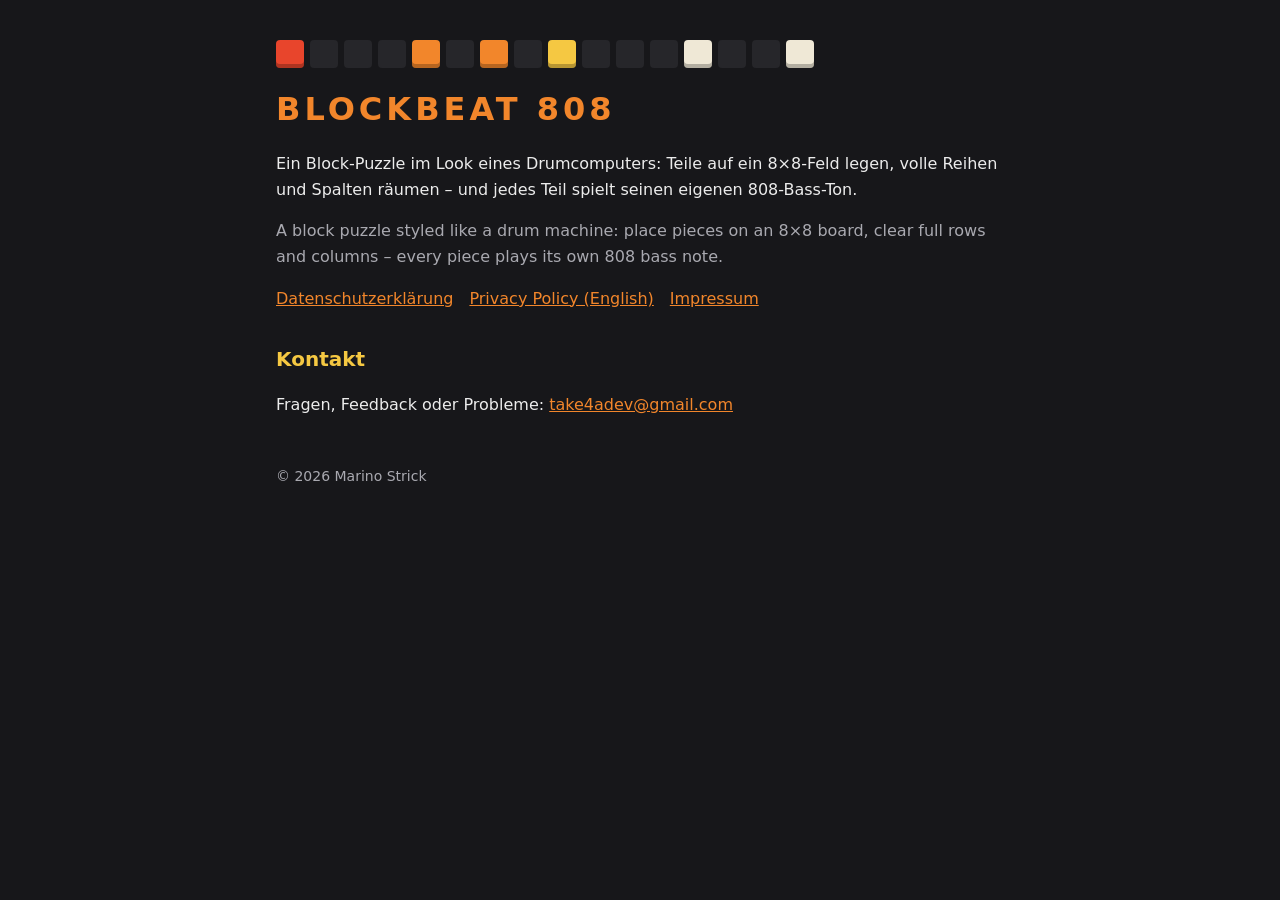
==== index.html @ c0eca3d1 "Website for Blockbeat 808 Co-Authored-By: Claude Opus 5.5 <noreply@anthropic.com>" ====
<!doctype html>
<html lang="de">
<head>
<meta charset="utf-8">
<meta name="viewport" content="width=device-width,initial-scale=1">
<title>Blockbeat 808</title>
<meta name="description" content="Blockbeat 808 – Block-Puzzle mit 808-Bass-Sounds für Android.">
<link rel="stylesheet" href="style.css">
</head>
<body>
<main>
  <div class="steps" aria-hidden="true">
    <span class="on" style="background:#E8452C"></span><span></span><span></span><span></span>
    <span class="on" style="background:#F2862B"></span><span></span><span class="on" style="background:#F2862B"></span><span></span>
    <span class="on" style="background:#F5C842"></span><span></span><span></span><span></span>
    <span class="on" style="background:#EFE8D6"></span><span></span><span></span><span class="on" style="background:#EFE8D6"></span>
  </div>
  <h1>BLOCKBEAT 808</h1>
  <p>Ein Block-Puzzle im Look eines Drumcomputers: Teile auf ein 8×8-Feld legen, volle Reihen und
    Spalten räumen – und jedes Teil spielt seinen eigenen 808-Bass-Ton.</p>
  <p class="dim">A block puzzle styled like a drum machine: place pieces on an 8×8 board, clear full rows
    and columns – every piece plays its own 808 bass note.</p>

  <nav>
    <a href="datenschutz.html">Datenschutzerklärung</a>
    <a href="privacy.html">Privacy Policy (English)</a>
    <a href="impressum.html">Impressum</a>
  </nav>

  <h2>Kontakt</h2>
  <p>Fragen, Feedback oder Probleme: <a href="mailto:take4adev@gmail.com">take4adev@gmail.com</a></p>

  <footer>© 2026 Marino Strick</footer>
</main>
</body>
</html>
---- style.css ----
:root { --bg:#17171A; --panel:#232327; --text:#ECECEC; --dim:#A9A9B0; --accent:#F2862B; --yellow:#F5C842; }
* { box-sizing: border-box; }
body { margin: 0; background: var(--bg); color: var(--text); font: 16px/1.6 system-ui, sans-serif; }
main { max-width: 760px; margin: 0 auto; padding: 24px 16px 48px; }
h1 { color: var(--accent); letter-spacing: 4px; margin: 8px 0 4px; }
h2 { color: var(--yellow); margin-top: 32px; font-size: 20px; }
h3 { margin-top: 20px; font-size: 17px; }
a { color: var(--accent); }
p.dim, .dim { color: var(--dim); }
nav { display: flex; flex-wrap: wrap; gap: 16px; margin: 16px 0 24px; }
.steps { display: flex; gap: 6px; margin: 16px 0; }
.steps span { width: 28px; height: 28px; border-radius: 4px; background: #26262A; }
.steps span.on { box-shadow: inset 0 -4px 0 rgba(0,0,0,.25); }
footer { margin-top: 48px; color: var(--dim); font-size: 14px; }
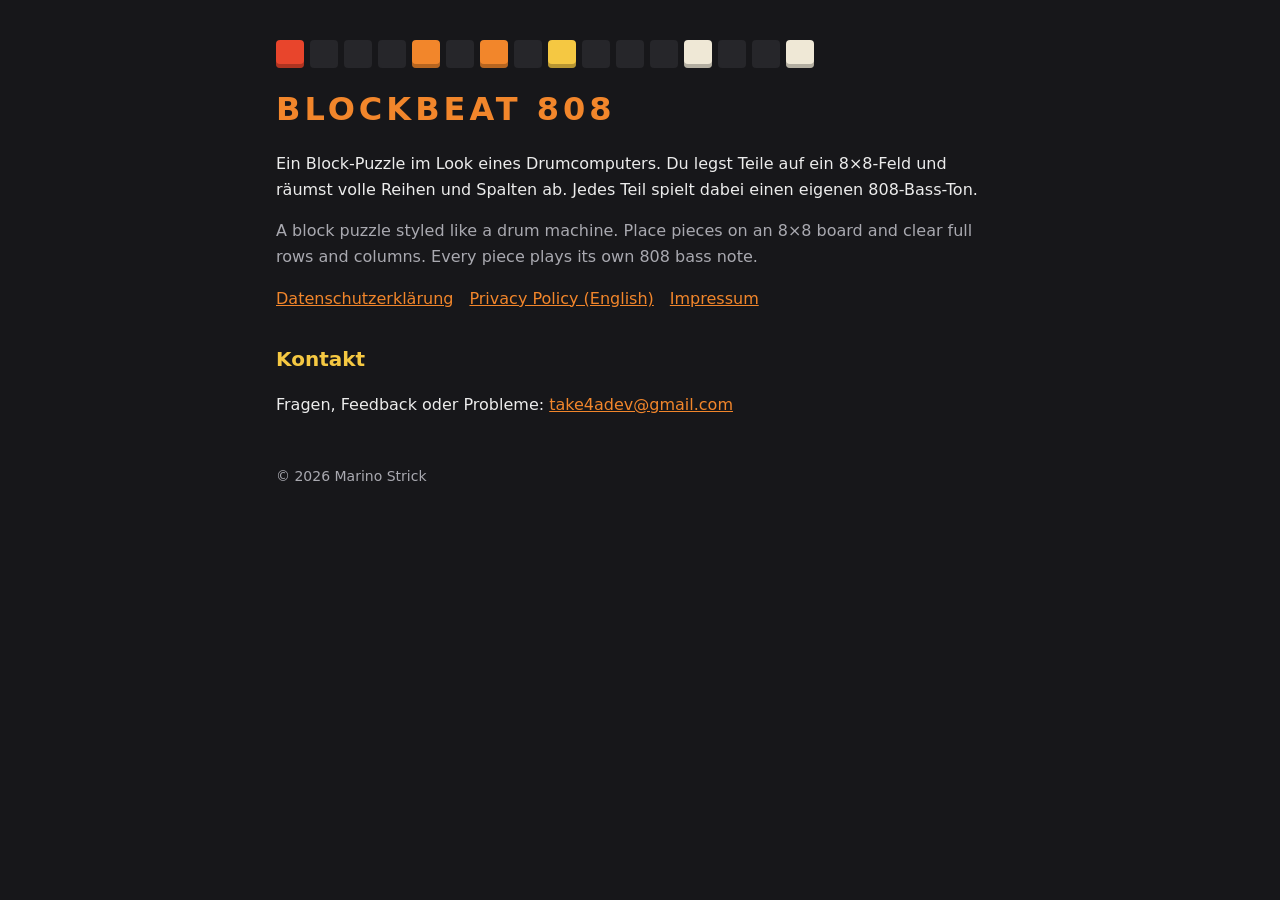
==== commit 31be9edf: "Update start page and README Co-Authored-By: Claude Opus 5.5 <noreply@anthropic.com>" ====
--- a/index.html
+++ b/index.html
@@ -16,10 +16,10 @@
     <span class="on" style="background:#EFE8D6"></span><span></span><span></span><span class="on" style="background:#EFE8D6"></span>
   </div>
   <h1>BLOCKBEAT 808</h1>
-  <p>Ein Block-Puzzle im Look eines Drumcomputers: Teile auf ein 8×8-Feld legen, volle Reihen und
-    Spalten räumen – und jedes Teil spielt seinen eigenen 808-Bass-Ton.</p>
-  <p class="dim">A block puzzle styled like a drum machine: place pieces on an 8×8 board, clear full rows
-    and columns – every piece plays its own 808 bass note.</p>
+  <p>Ein Block-Puzzle im Look eines Drumcomputers. Du legst Teile auf ein 8×8-Feld und räumst
+    volle Reihen und Spalten ab. Jedes Teil spielt dabei einen eigenen 808-Bass-Ton.</p>
+  <p class="dim">A block puzzle styled like a drum machine. Place pieces on an 8×8 board and clear
+    full rows and columns. Every piece plays its own 808 bass note.</p>
 
   <nav>
     <a href="datenschutz.html">Datenschutzerklärung</a>
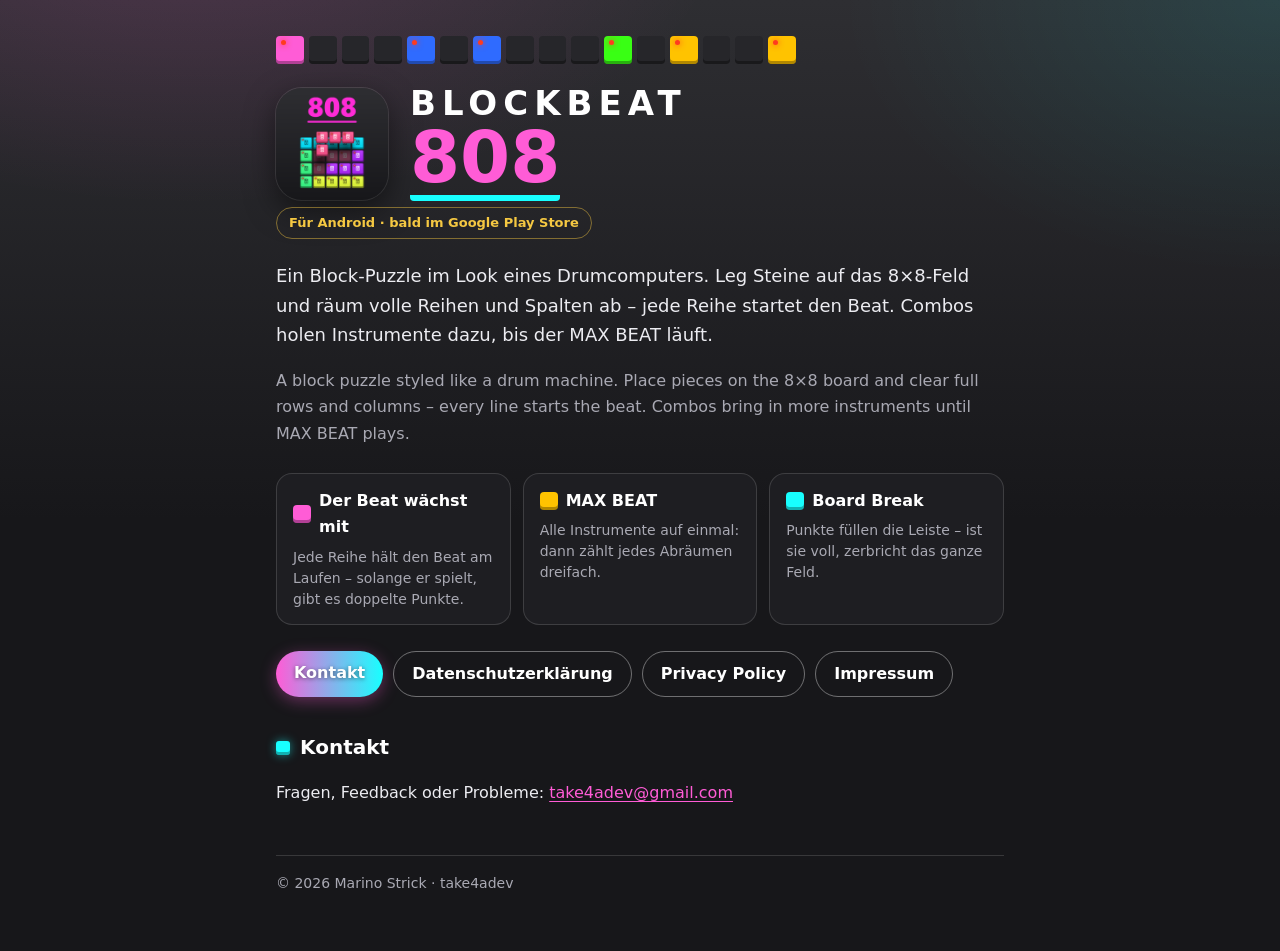
==== commit 59fa845f: "Game look: step row, icon, 808 title, pink/cyan, feature tiles, legal texts on cards Co-Authored-By:" ====
--- a/index.html
+++ b/index.html
@@ -4,33 +4,54 @@
 <meta charset="utf-8">
 <meta name="viewport" content="width=device-width,initial-scale=1">
 <title>Blockbeat 808</title>
-<meta name="description" content="Blockbeat 808 – Block-Puzzle mit 808-Bass-Sounds für Android.">
+<meta name="description" content="Blockbeat 808 – Block-Puzzle mit einem Beat, der beim Abräumen mitwächst. Für Android.">
+<meta name="theme-color" content="#17171A">
+<link rel="icon" href="icon.png">
 <link rel="stylesheet" href="style.css">
 </head>
 <body>
 <main>
   <div class="steps" aria-hidden="true">
-    <span class="on" style="background:#E8452C"></span><span></span><span></span><span></span>
-    <span class="on" style="background:#F2862B"></span><span></span><span class="on" style="background:#F2862B"></span><span></span>
-    <span class="on" style="background:#F5C842"></span><span></span><span></span><span></span>
-    <span class="on" style="background:#EFE8D6"></span><span></span><span></span><span class="on" style="background:#EFE8D6"></span>
+    <span class="on" style="background:#FF5CD6"></span><span></span><span></span><span></span>
+    <span class="on" style="background:#2F6BFF"></span><span></span><span class="on" style="background:#2F6BFF"></span><span></span>
+    <span></span><span></span><span class="on" style="background:#39FF14"></span><span></span>
+    <span class="on" style="background:#FFC300"></span><span></span><span></span><span class="on" style="background:#FFC300"></span>
   </div>
-  <h1>BLOCKBEAT 808</h1>
-  <p>Ein Block-Puzzle im Look eines Drumcomputers. Du legst Teile auf ein 8×8-Feld und räumst
-    volle Reihen und Spalten ab. Jedes Teil spielt dabei einen eigenen 808-Bass-Ton.</p>
-  <p class="dim">A block puzzle styled like a drum machine. Place pieces on an 8×8 board and clear
-    full rows and columns. Every piece plays its own 808 bass note.</p>
+
+  <div class="hero">
+    <img src="icon.png" alt="App-Symbol von Blockbeat 808">
+    <div class="title">
+      <div class="t1">BLOCKBEAT</div>
+      <div class="t2">808</div>
+    </div>
+  </div>
+  <span class="badge">Für Android · bald im Google Play Store</span>
+
+  <p class="lead">Ein Block-Puzzle im Look eines Drumcomputers. Leg Steine auf das 8×8-Feld und räum volle
+    Reihen und Spalten ab – jede Reihe startet den Beat. Combos holen Instrumente dazu, bis der MAX BEAT läuft.</p>
+  <p class="dim">A block puzzle styled like a drum machine. Place pieces on the 8×8 board and clear full rows
+    and columns – every line starts the beat. Combos bring in more instruments until MAX BEAT plays.</p>
+
+  <div class="features">
+    <div class="feature" style="--c:#FF5CD6"><b>Der Beat wächst mit</b>
+      <p>Jede Reihe hält den Beat am Laufen – solange er spielt, gibt es doppelte Punkte.</p></div>
+    <div class="feature" style="--c:#FFC300"><b>MAX BEAT</b>
+      <p>Alle Instrumente auf einmal: dann zählt jedes Abräumen dreifach.</p></div>
+    <div class="feature" style="--c:#18FFFF"><b>Board Break</b>
+      <p>Punkte füllen die Leiste – ist sie voll, zerbricht das ganze Feld.</p></div>
+  </div>
 
   <nav>
+    <a class="primary" href="mailto:take4adev@gmail.com">Kontakt</a>
     <a href="datenschutz.html">Datenschutzerklärung</a>
-    <a href="privacy.html">Privacy Policy (English)</a>
+    <a href="privacy.html">Privacy Policy</a>
     <a href="impressum.html">Impressum</a>
   </nav>
 
   <h2>Kontakt</h2>
   <p>Fragen, Feedback oder Probleme: <a href="mailto:take4adev@gmail.com">take4adev@gmail.com</a></p>
 
-  <footer>© 2026 Marino Strick</footer>
+  <footer>© 2026 Marino Strick · take4adev</footer>
 </main>
 </body>
 </html>
--- a/style.css
+++ b/style.css
@@ -1,14 +1,94 @@
-:root { --bg:#17171A; --panel:#232327; --text:#ECECEC; --dim:#A9A9B0; --accent:#F2862B; --yellow:#F5C842; }
+/* take4adev / Blockbeat 808 - in the look of the game (owner 2026-10-23):
+   dark drum machine case, pink and cyan accents of the MIX palette, step
+   buttons with a red LED. No web fonts or other outside requests (this site
+   holds the privacy policy). */
+:root {
+  --bg-top: #2E2E32; --bg: #17171A; --panel: #1E1E22; --line: rgba(255,255,255,.14);
+  --text: #ECECF1; --dim: #A9A9B3; --pink: #FF5CD6; --cyan: #18FFFF; --gold: #F5C842;
+  --blue: #2F6BFF; --green: #39FF14; --led: #FF3B1F;
+}
 * { box-sizing: border-box; }
-body { margin: 0; background: var(--bg); color: var(--text); font: 16px/1.6 system-ui, sans-serif; }
-main { max-width: 760px; margin: 0 auto; padding: 24px 16px 48px; }
-h1 { color: var(--accent); letter-spacing: 4px; margin: 8px 0 4px; }
-h2 { color: var(--yellow); margin-top: 32px; font-size: 20px; }
-h3 { margin-top: 20px; font-size: 17px; }
-a { color: var(--accent); }
+html { background: var(--bg); }
+body {
+  margin: 0; color: var(--text);
+  font: 16px/1.65 system-ui, -apple-system, "Segoe UI", Roboto, sans-serif;
+  background:
+    radial-gradient(900px 500px at 15% -10%, rgba(255,92,214,.16), transparent 60%),
+    radial-gradient(800px 500px at 100% 0%, rgba(24,255,255,.10), transparent 55%),
+    linear-gradient(var(--bg-top), var(--bg) 520px);
+  min-height: 100vh;
+}
+main { max-width: 760px; margin: 0 auto; padding: 28px 16px 56px; }
+a { color: var(--pink); text-underline-offset: 3px; }
+a:hover { color: var(--cyan); }
+h1 { margin: 10px 0 6px; font-size: 32px; font-weight: 900; letter-spacing: 4px; line-height: 1.15;
+  background: linear-gradient(90deg, var(--pink), var(--gold), var(--cyan)); -webkit-background-clip: text;
+  background-clip: text; color: transparent; }
+h2 { margin: 34px 0 8px; font-size: 20px; font-weight: 900; color: #fff; display: flex; align-items: center; gap: 10px; }
+h2::before { content: ""; width: 14px; height: 14px; border-radius: 3px; flex: none;
+  background: var(--cyan); box-shadow: inset 0 -3px 0 rgba(0,0,0,.3), 0 0 10px rgba(24,255,255,.5); }
+h3 { margin-top: 20px; font-size: 17px; color: #fff; }
 p.dim, .dim { color: var(--dim); }
-nav { display: flex; flex-wrap: wrap; gap: 16px; margin: 16px 0 24px; }
-.steps { display: flex; gap: 6px; margin: 16px 0; }
-.steps span { width: 28px; height: 28px; border-radius: 4px; background: #26262A; }
-.steps span.on { box-shadow: inset 0 -4px 0 rgba(0,0,0,.25); }
-footer { margin-top: 48px; color: var(--dim); font-size: 14px; }
+ul { padding-left: 22px; }
+li { margin: 3px 0; }
+li::marker { color: var(--pink); }
+
+/* The 16-step row of the start menu, with a running light. */
+.steps { display: grid; grid-template-columns: repeat(16, 1fr); gap: 5px; max-width: 520px; margin: 8px 0 22px; }
+.steps span { aspect-ratio: 1; border-radius: 4px; background: #26262A; position: relative;
+  box-shadow: inset 0 -3px 0 rgba(0,0,0,.35); animation: run 1.92s steps(1) infinite; }
+.steps span.on { box-shadow: inset 0 -3px 0 rgba(0,0,0,.3); }
+.steps span.on::after { content: ""; position: absolute; left: 18%; top: 16%; width: 18%; height: 18%;
+  border-radius: 50%; background: var(--led); box-shadow: 0 0 6px var(--led); }
+.steps span:nth-child(1) { animation-delay: 0s } .steps span:nth-child(2) { animation-delay: .12s }
+.steps span:nth-child(3) { animation-delay: .24s } .steps span:nth-child(4) { animation-delay: .36s }
+.steps span:nth-child(5) { animation-delay: .48s } .steps span:nth-child(6) { animation-delay: .6s }
+.steps span:nth-child(7) { animation-delay: .72s } .steps span:nth-child(8) { animation-delay: .84s }
+.steps span:nth-child(9) { animation-delay: .96s } .steps span:nth-child(10) { animation-delay: 1.08s }
+.steps span:nth-child(11) { animation-delay: 1.2s } .steps span:nth-child(12) { animation-delay: 1.32s }
+.steps span:nth-child(13) { animation-delay: 1.44s } .steps span:nth-child(14) { animation-delay: 1.56s }
+.steps span:nth-child(15) { animation-delay: 1.68s } .steps span:nth-child(16) { animation-delay: 1.8s }
+@keyframes run { 0% { outline: 2px solid #fff; outline-offset: 1px } 6.25%, 100% { outline: 0 } }
+@media (prefers-reduced-motion: reduce) { .steps span { animation: none; } }
+
+/* Start page: icon, "BLOCKBEAT" and the big "808" like the game's menu. */
+.hero { display: flex; align-items: center; gap: 22px; flex-wrap: wrap; }
+.hero img { width: 112px; height: 112px; border-radius: 26px; box-shadow: 0 10px 30px rgba(0,0,0,.5), 0 0 0 1px var(--line); }
+.title { line-height: 1; }
+.title .t1 { font-size: 34px; font-weight: 900; letter-spacing: 6px; color: #fff; }
+.title .t2 { display: inline-block; font-size: 72px; font-weight: 900; color: var(--pink); line-height: 1.05;
+  border-bottom: 6px solid var(--cyan); border-radius: 0 0 4px 4px; }
+.lead { font-size: 18px; margin-top: 22px; }
+.badge { display: inline-block; margin-top: 6px; padding: 4px 12px; border-radius: 20px; font-size: 13px; font-weight: 700;
+  color: var(--gold); border: 1px solid rgba(245,200,66,.45); }
+
+/* Three feature tiles in the block look. */
+.features { display: grid; grid-template-columns: repeat(auto-fit, minmax(200px, 1fr)); gap: 12px; margin: 26px 0 8px; }
+.feature { background: var(--panel); border: 1px solid var(--line); border-radius: 16px; padding: 14px 16px; }
+.feature b { display: flex; align-items: center; gap: 8px; color: #fff; font-size: 16px; }
+.feature b::before { content: ""; width: 18px; height: 18px; border-radius: 4px; flex: none; background: var(--c, var(--pink));
+  box-shadow: inset 0 -3px 0 rgba(0,0,0,.3); }
+.feature p { margin: 6px 0 0; color: var(--dim); font-size: 14px; line-height: 1.5; }
+
+/* Links as the game's buttons: a pink-to-cyan pill and outlined pills. */
+nav { display: flex; flex-wrap: wrap; gap: 10px; margin: 26px 0 8px; }
+nav a { text-decoration: none; color: #fff; font-weight: 800; padding: 9px 18px; border-radius: 40px;
+  border: 1.5px solid rgba(255,255,255,.38); }
+nav a:hover { border-color: var(--cyan); color: #fff; }
+nav a.primary { border: 0; background: linear-gradient(90deg, var(--pink), var(--cyan));
+  text-shadow: 0 1px 4px rgba(0,0,0,.5); box-shadow: 0 4px 16px rgba(255,92,214,.35); }
+
+/* Legal pages: the text sits on a card like the game's popups. */
+.back { display: inline-block; text-decoration: none; color: var(--dim); font-weight: 700; padding: 6px 12px;
+  border: 1px solid var(--line); border-radius: 10px; }
+.back:hover { color: #fff; border-color: var(--pink); }
+.card { background: rgba(30,30,34,.92); border: 1.5px solid var(--line); border-radius: 22px; padding: 6px 22px 18px;
+  margin-top: 18px; }
+
+footer { margin-top: 48px; color: var(--dim); font-size: 14px; border-top: 1px solid var(--line); padding-top: 16px; }
+@media (max-width: 520px) {
+  .title .t1 { font-size: 26px; letter-spacing: 4px; }
+  .title .t2 { font-size: 56px; }
+  .hero img { width: 88px; height: 88px; border-radius: 20px; }
+  .card { padding: 4px 16px 14px; }
+}
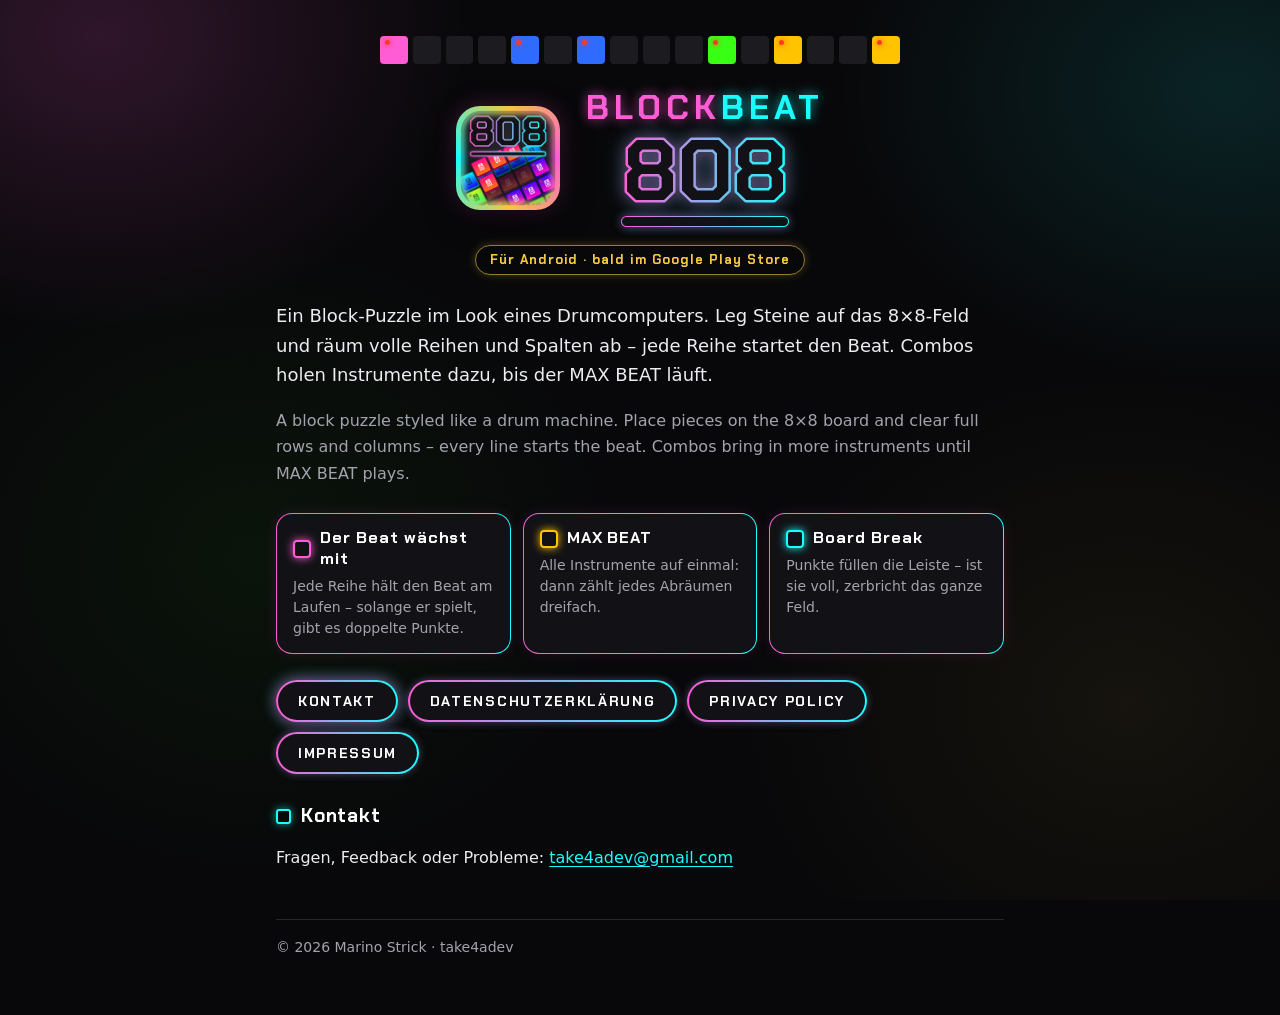
==== commit 95373156: "Neon look of the game: glowing outlines, 808 as gradient outline, game font (kept here), current app" ====
--- a/index.html
+++ b/index.html
@@ -5,7 +5,7 @@
 <meta name="viewport" content="width=device-width,initial-scale=1">
 <title>Blockbeat 808</title>
 <meta name="description" content="Blockbeat 808 – Block-Puzzle mit einem Beat, der beim Abräumen mitwächst. Für Android.">
-<meta name="theme-color" content="#17171A">
+<meta name="theme-color" content="#08080A">
 <link rel="icon" href="icon.png">
 <link rel="stylesheet" href="style.css">
 </head>
@@ -21,11 +21,16 @@
   <div class="hero">
     <img src="icon.png" alt="App-Symbol von Blockbeat 808">
     <div class="title">
-      <div class="t1">BLOCKBEAT</div>
-      <div class="t2">808</div>
+      <div class="t1"><span class="b">BLOCK</span><span class="c">BEAT</span></div>
+      <svg viewBox="0 0 200 84" role="img" aria-label="808">
+        <defs><linearGradient id="g808" x1="0" x2="1"><stop offset="0" stop-color="#FF5CD6"/><stop offset="1" stop-color="#18FFFF"/></linearGradient></defs>
+        <text x="100" y="72" text-anchor="middle" font-family="ChakraPetch, sans-serif" font-weight="700" font-size="86"
+          fill="#121216" stroke="url(#g808)" stroke-width="5" stroke-linejoin="round" paint-order="stroke">808</text>
+      </svg>
+      <div class="bar"></div>
     </div>
   </div>
-  <span class="badge">Für Android · bald im Google Play Store</span>
+  <div class="center"><span class="badge">Für Android · bald im Google Play Store</span></div>
 
   <p class="lead">Ein Block-Puzzle im Look eines Drumcomputers. Leg Steine auf das 8×8-Feld und räum volle
     Reihen und Spalten ab – jede Reihe startet den Beat. Combos holen Instrumente dazu, bis der MAX BEAT läuft.</p>
--- a/style.css
+++ b/style.css
@@ -1,11 +1,19 @@
-/* take4adev / Blockbeat 808 - in the look of the game (owner 2026-10-23):
-   dark drum machine case, pink and cyan accents of the MIX palette, step
-   buttons with a red LED. No web fonts or other outside requests (this site
-   holds the privacy policy). */
+/* take4adev / Blockbeat 808 - in the game's neon look (owner 2026-11-02,
+   docs/design.md): near-black case with soft colored glows, outlines in the
+   pink-to-turquoise gradient instead of filled colors, the menu font
+   ChakraPetch for titles and buttons. No web fonts from outside or other
+   outside requests (this site holds the privacy policy): the font is here
+   in fonts/ (SIL Open Font License, fonts/OFL.txt). */
+@font-face {
+  font-family: "ChakraPetch"; font-weight: 700; font-display: swap;
+  src: url("fonts/ChakraPetch-Bold.ttf") format("truetype");
+}
 :root {
-  --bg-top: #2E2E32; --bg: #17171A; --panel: #1E1E22; --line: rgba(255,255,255,.14);
-  --text: #ECECF1; --dim: #A9A9B3; --pink: #FF5CD6; --cyan: #18FFFF; --gold: #F5C842;
+  --bg: #08080A; --face: #121216; --panel: rgba(18,18,22,.86); --line: rgba(255,255,255,.12);
+  --text: #ECECF1; --dim: #A3A3AE; --pink: #FF5CD6; --cyan: #18FFFF; --gold: #F5C842;
   --blue: #2F6BFF; --green: #39FF14; --led: #FF3B1F;
+  --neon: linear-gradient(90deg, var(--pink), var(--cyan));
+  --menu: "ChakraPetch", system-ui, sans-serif;
 }
 * { box-sizing: border-box; }
 html { background: var(--bg); }
@@ -13,31 +21,40 @@
   margin: 0; color: var(--text);
   font: 16px/1.65 system-ui, -apple-system, "Segoe UI", Roboto, sans-serif;
   background:
-    radial-gradient(900px 500px at 15% -10%, rgba(255,92,214,.16), transparent 60%),
-    radial-gradient(800px 500px at 100% 0%, rgba(24,255,255,.10), transparent 55%),
-    linear-gradient(var(--bg-top), var(--bg) 520px);
+    radial-gradient(520px 420px at 8% 4%, rgba(255,92,214,.16), transparent 70%),
+    radial-gradient(560px 420px at 96% 10%, rgba(24,255,255,.11), transparent 70%),
+    radial-gradient(520px 460px at 20% 62%, rgba(57,255,20,.05), transparent 70%),
+    radial-gradient(560px 480px at 88% 78%, rgba(245,200,66,.06), transparent 70%),
+    var(--bg);
+  background-attachment: fixed;
   min-height: 100vh;
 }
 main { max-width: 760px; margin: 0 auto; padding: 28px 16px 56px; }
-a { color: var(--pink); text-underline-offset: 3px; }
-a:hover { color: var(--cyan); }
-h1 { margin: 10px 0 6px; font-size: 32px; font-weight: 900; letter-spacing: 4px; line-height: 1.15;
-  background: linear-gradient(90deg, var(--pink), var(--gold), var(--cyan)); -webkit-background-clip: text;
-  background-clip: text; color: transparent; }
-h2 { margin: 34px 0 8px; font-size: 20px; font-weight: 900; color: #fff; display: flex; align-items: center; gap: 10px; }
-h2::before { content: ""; width: 14px; height: 14px; border-radius: 3px; flex: none;
-  background: var(--cyan); box-shadow: inset 0 -3px 0 rgba(0,0,0,.3), 0 0 10px rgba(24,255,255,.5); }
-h3 { margin-top: 20px; font-size: 17px; color: #fff; }
+a { color: var(--cyan); text-underline-offset: 3px; }
+a:hover { color: var(--pink); }
+h1 { margin: 18px 0 6px; font: 700 30px/1.15 var(--menu); letter-spacing: .12em; color: #fff;
+  text-shadow: 0 0 14px rgba(255,255,255,.25); }
+h2 { margin: 30px 0 8px; font: 700 19px/1.3 var(--menu); letter-spacing: .04em; color: #fff;
+  display: flex; align-items: center; gap: 10px; }
+h2::before { content: ""; width: 11px; height: 11px; border-radius: 3px; flex: none;
+  border: 2px solid var(--cyan); box-shadow: 0 0 8px rgba(24,255,255,.6); }
+h3 { margin-top: 20px; font: 700 16px/1.3 var(--menu); letter-spacing: .04em; color: #fff; }
 p.dim, .dim { color: var(--dim); }
 ul { padding-left: 22px; }
 li { margin: 3px 0; }
 li::marker { color: var(--pink); }
+b, strong { color: #fff; }
+
+/* A dark face with a glowing pink-to-turquoise edge (the game's NeonEdge). */
+.neon, nav a, .card, .feature, .bar {
+  border: 1.5px solid transparent;
+  background: linear-gradient(var(--face), var(--face)) padding-box, var(--neon) border-box;
+}
 
 /* The 16-step row of the start menu, with a running light. */
-.steps { display: grid; grid-template-columns: repeat(16, 1fr); gap: 5px; max-width: 520px; margin: 8px 0 22px; }
-.steps span { aspect-ratio: 1; border-radius: 4px; background: #26262A; position: relative;
-  box-shadow: inset 0 -3px 0 rgba(0,0,0,.35); animation: run 1.92s steps(1) infinite; }
-.steps span.on { box-shadow: inset 0 -3px 0 rgba(0,0,0,.3); }
+.steps { display: grid; grid-template-columns: repeat(16, 1fr); gap: 5px; max-width: 520px; margin: 8px auto 26px; }
+.steps span { aspect-ratio: 1; border-radius: 4px; background: #1C1C20; position: relative;
+  animation: run 1.92s steps(1) infinite; }
 .steps span.on::after { content: ""; position: absolute; left: 18%; top: 16%; width: 18%; height: 18%;
   border-radius: 50%; background: var(--led); box-shadow: 0 0 6px var(--led); }
 .steps span:nth-child(1) { animation-delay: 0s } .steps span:nth-child(2) { animation-delay: .12s }
@@ -51,44 +68,55 @@
 @keyframes run { 0% { outline: 2px solid #fff; outline-offset: 1px } 6.25%, 100% { outline: 0 } }
 @media (prefers-reduced-motion: reduce) { .steps span { animation: none; } }
 
-/* Start page: icon, "BLOCKBEAT" and the big "808" like the game's menu. */
-.hero { display: flex; align-items: center; gap: 22px; flex-wrap: wrap; }
-.hero img { width: 112px; height: 112px; border-radius: 26px; box-shadow: 0 10px 30px rgba(0,0,0,.5), 0 0 0 1px var(--line); }
-.title { line-height: 1; }
-.title .t1 { font-size: 34px; font-weight: 900; letter-spacing: 6px; color: #fff; }
-.title .t2 { display: inline-block; font-size: 72px; font-weight: 900; color: var(--pink); line-height: 1.05;
-  border-bottom: 6px solid var(--cyan); border-radius: 0 0 4px 4px; }
-.lead { font-size: 18px; margin-top: 22px; }
-.badge { display: inline-block; margin-top: 6px; padding: 4px 12px; border-radius: 20px; font-size: 13px; font-weight: 700;
-  color: var(--gold); border: 1px solid rgba(245,200,66,.45); }
+/* The game's logo: BLOCK in pink, BEAT in turquoise, "808" as a gradient
+   outline with a dark face, a neon bar under it. */
+.hero { display: flex; align-items: center; justify-content: center; gap: 26px; flex-wrap: wrap; text-align: center; }
+.hero img { width: 104px; height: 104px; border-radius: 24px;
+  box-shadow: 0 10px 30px rgba(0,0,0,.6), 0 0 22px rgba(255,92,214,.25); }
+.title { display: inline-flex; flex-direction: column; align-items: center; line-height: 1; }
+.title .t1 { font: 700 34px/1 var(--menu); letter-spacing: 5px; }
+.title .t1 .b { color: var(--pink); text-shadow: 0 0 12px rgba(255,92,214,.7); }
+.title .t1 .c { color: var(--cyan); text-shadow: 0 0 12px rgba(24,255,255,.7); }
+.title svg { display: block; width: 200px; height: auto; margin-top: 4px;
+  filter: drop-shadow(0 0 8px rgba(255,92,214,.35)) drop-shadow(0 0 10px rgba(24,255,255,.25)); }
+.title .bar { width: 168px; height: 11px; border-radius: 6px; margin-top: 4px;
+  box-shadow: 0 0 10px rgba(255,92,214,.35), 0 0 12px rgba(24,255,255,.25); }
+.lead { font-size: 18px; margin-top: 26px; }
+.center { text-align: center; }
+.badge { display: inline-block; margin-top: 18px; padding: 5px 14px; border-radius: 20px;
+  font: 700 13px/1.4 var(--menu); letter-spacing: .08em; color: var(--gold);
+  border: 1.5px solid rgba(245,200,66,.6); box-shadow: 0 0 10px rgba(245,200,66,.25); }
 
-/* Three feature tiles in the block look. */
+/* Three feature tiles: dark boxes with a neon edge, the symbol outlined. */
 .features { display: grid; grid-template-columns: repeat(auto-fit, minmax(200px, 1fr)); gap: 12px; margin: 26px 0 8px; }
-.feature { background: var(--panel); border: 1px solid var(--line); border-radius: 16px; padding: 14px 16px; }
-.feature b { display: flex; align-items: center; gap: 8px; color: #fff; font-size: 16px; }
-.feature b::before { content: ""; width: 18px; height: 18px; border-radius: 4px; flex: none; background: var(--c, var(--pink));
-  box-shadow: inset 0 -3px 0 rgba(0,0,0,.3); }
+.feature { border-radius: 16px; padding: 14px 16px; box-shadow: 0 0 14px rgba(255,92,214,.10); }
+.feature b { display: flex; align-items: center; gap: 9px; color: #fff; font: 700 16px/1.3 var(--menu); letter-spacing: .06em; }
+.feature b::before { content: ""; width: 14px; height: 14px; border-radius: 4px; flex: none;
+  border: 2px solid var(--c, var(--pink)); box-shadow: 0 0 8px var(--c, var(--pink)); }
 .feature p { margin: 6px 0 0; color: var(--dim); font-size: 14px; line-height: 1.5; }
 
-/* Links as the game's buttons: a pink-to-cyan pill and outlined pills. */
+/* Links as the game's buttons: dark pills with a glowing gradient edge. */
 nav { display: flex; flex-wrap: wrap; gap: 10px; margin: 26px 0 8px; }
-nav a { text-decoration: none; color: #fff; font-weight: 800; padding: 9px 18px; border-radius: 40px;
-  border: 1.5px solid rgba(255,255,255,.38); }
-nav a:hover { border-color: var(--cyan); color: #fff; }
-nav a.primary { border: 0; background: linear-gradient(90deg, var(--pink), var(--cyan));
-  text-shadow: 0 1px 4px rgba(0,0,0,.5); box-shadow: 0 4px 16px rgba(255,92,214,.35); }
+nav a { text-decoration: none; color: #fff; font: 700 14px/1 var(--menu); letter-spacing: .12em; text-transform: uppercase;
+  padding: 12px 20px; border-radius: 40px; border-width: 2px;
+  box-shadow: 0 0 8px rgba(255,92,214,.25), 0 0 10px rgba(24,255,255,.15); }
+nav a:hover { color: #fff; box-shadow: 0 0 12px rgba(255,92,214,.5), 0 0 16px rgba(24,255,255,.35); }
+nav a.primary { box-shadow: 0 0 14px rgba(255,92,214,.5), 0 0 18px rgba(24,255,255,.35); }
 
 /* Legal pages: the text sits on a card like the game's popups. */
-.back { display: inline-block; text-decoration: none; color: var(--dim); font-weight: 700; padding: 6px 12px;
-  border: 1px solid var(--line); border-radius: 10px; }
-.back:hover { color: #fff; border-color: var(--pink); }
-.card { background: rgba(30,30,34,.92); border: 1.5px solid var(--line); border-radius: 22px; padding: 6px 22px 18px;
-  margin-top: 18px; }
+.back { display: inline-block; text-decoration: none; color: var(--dim); font: 700 13px/1 var(--menu); letter-spacing: .1em;
+  padding: 9px 14px; border: 1.5px solid var(--line); border-radius: 20px; }
+.back:hover { color: #fff; border-color: var(--cyan); box-shadow: 0 0 10px rgba(24,255,255,.3); }
+.card { background: linear-gradient(var(--panel), var(--panel)) padding-box, var(--neon) border-box;
+  border-radius: 22px; padding: 6px 22px 18px; margin-top: 18px;
+  box-shadow: 0 0 18px rgba(255,92,214,.12), 0 0 22px rgba(24,255,255,.08); }
 
 footer { margin-top: 48px; color: var(--dim); font-size: 14px; border-top: 1px solid var(--line); padding-top: 16px; }
 @media (max-width: 520px) {
-  .title .t1 { font-size: 26px; letter-spacing: 4px; }
-  .title .t2 { font-size: 56px; }
-  .hero img { width: 88px; height: 88px; border-radius: 20px; }
+  .title .t1 { font-size: 28px; letter-spacing: 4px; }
+  .title svg { width: 168px; }
+  .title .bar { width: 140px; }
+  .hero img { width: 84px; height: 84px; border-radius: 20px; }
   .card { padding: 4px 16px 14px; }
+  nav a { padding: 11px 16px; }
 }
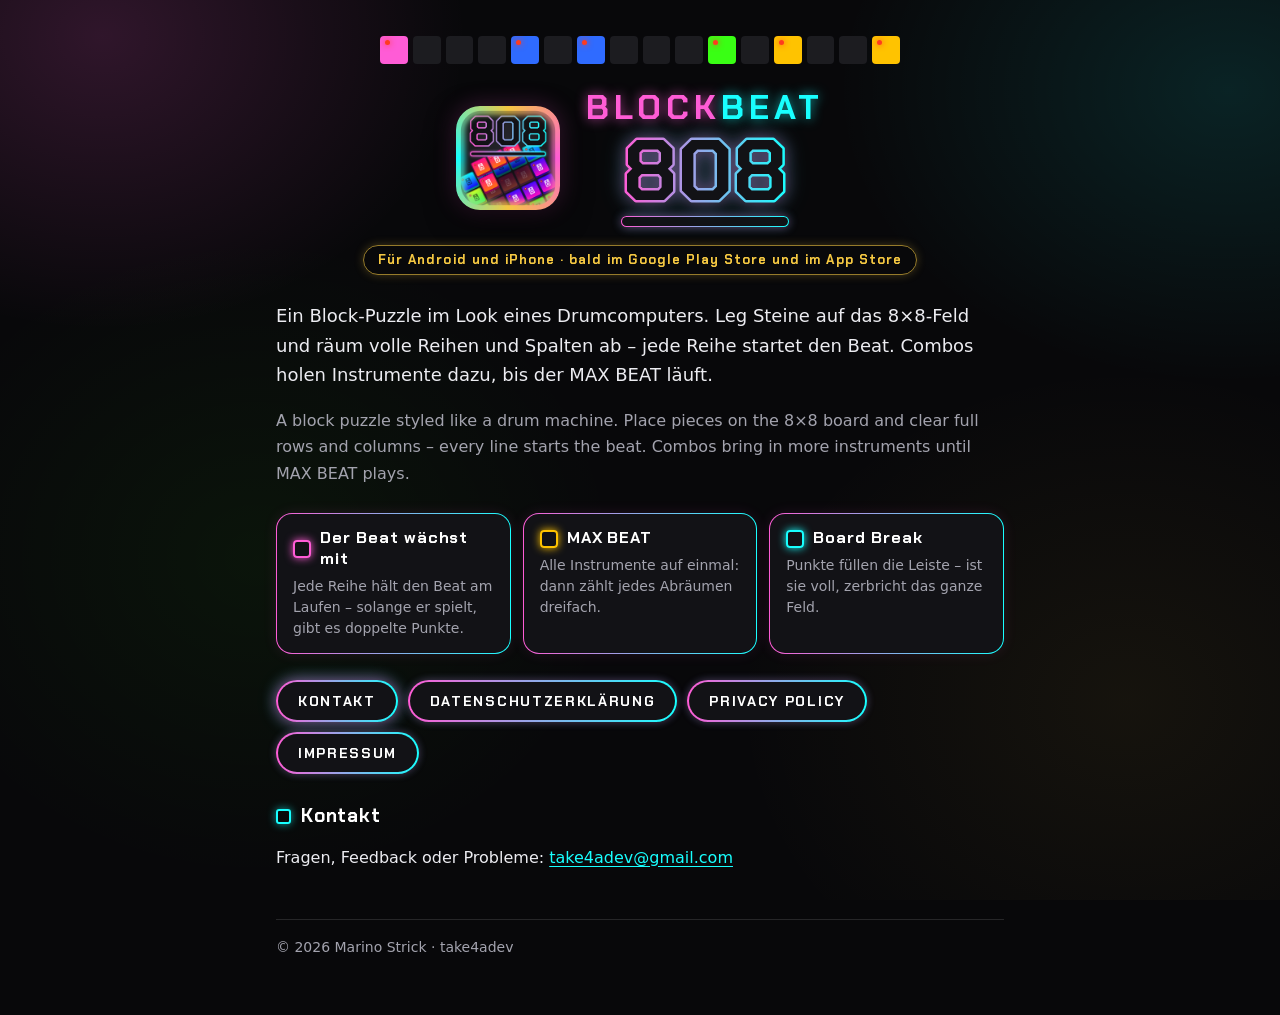
==== commit 034561d0: "Android and iPhone, soon in both stores Co-Authored-By: Claude Opus 5.5 <noreply@anthropic.com>" ====
--- a/index.html
+++ b/index.html
@@ -4,10 +4,10 @@
 <meta charset="utf-8">
 <meta name="viewport" content="width=device-width,initial-scale=1">
 <title>Blockbeat 808</title>
-<meta name="description" content="Blockbeat 808 – Block-Puzzle mit einem Beat, der beim Abräumen mitwächst. Für Android.">
+<meta name="description" content="Blockbeat 808 – Block-Puzzle mit einem Beat, der beim Abräumen mitwächst. Für Android und iPhone.">
 <meta name="theme-color" content="#08080A">
-<link rel="icon" href="icon.png">
-<link rel="stylesheet" href="style.css">
+<link rel="icon" href="icon.png?v=2">
+<link rel="stylesheet" href="style.css?v=2">
 </head>
 <body>
 <main>
@@ -19,7 +19,7 @@
   </div>
 
   <div class="hero">
-    <img src="icon.png" alt="App-Symbol von Blockbeat 808">
+    <img src="icon.png?v=2" alt="App-Symbol von Blockbeat 808">
     <div class="title">
       <div class="t1"><span class="b">BLOCK</span><span class="c">BEAT</span></div>
       <svg viewBox="0 0 200 84" role="img" aria-label="808">
@@ -30,7 +30,7 @@
       <div class="bar"></div>
     </div>
   </div>
-  <div class="center"><span class="badge">Für Android · bald im Google Play Store</span></div>
+  <div class="center"><span class="badge">Für Android und iPhone · bald im Google Play Store und im App Store</span></div>
 
   <p class="lead">Ein Block-Puzzle im Look eines Drumcomputers. Leg Steine auf das 8×8-Feld und räum volle
     Reihen und Spalten ab – jede Reihe startet den Beat. Combos holen Instrumente dazu, bis der MAX BEAT läuft.</p>
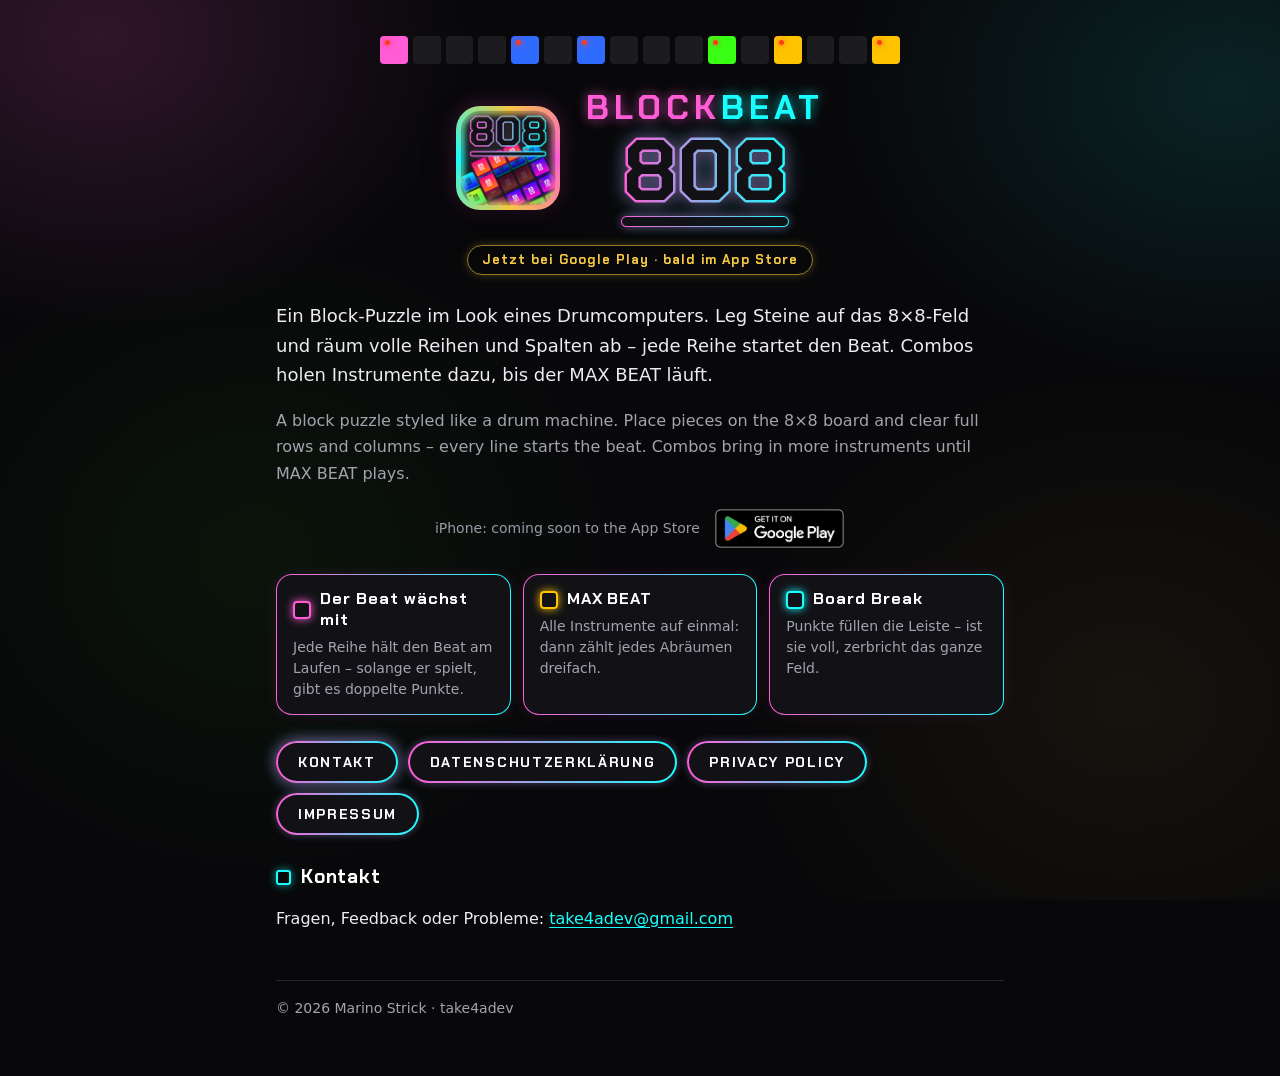
==== commit c06b1859: "Right store per phone (/get/), official store badges, iPhone on the friend page Co-Authored-By: Clau" ====
--- a/index.html
+++ b/index.html
@@ -7,7 +7,8 @@
 <meta name="description" content="Blockbeat 808 – Block-Puzzle mit einem Beat, der beim Abräumen mitwächst. Für Android und iPhone.">
 <meta name="theme-color" content="#08080A">
 <link rel="icon" href="icon.png?v=2">
-<link rel="stylesheet" href="style.css?v=2">
+<link rel="stylesheet" href="style.css?v=3">
+<script src="stores.js?v=2"></script>
 </head>
 <body>
 <main>
@@ -30,12 +31,14 @@
       <div class="bar"></div>
     </div>
   </div>
-  <div class="center"><span class="badge">Für Android und iPhone · bald im Google Play Store und im App Store</span></div>
+  <div class="center"><span class="badge" id="badge">Jetzt bei Google Play · bald im App Store</span></div>
 
   <p class="lead">Ein Block-Puzzle im Look eines Drumcomputers. Leg Steine auf das 8×8-Feld und räum volle
     Reihen und Spalten ab – jede Reihe startet den Beat. Combos holen Instrumente dazu, bis der MAX BEAT läuft.</p>
   <p class="dim">A block puzzle styled like a drum machine. Place pieces on the 8×8 board and clear full rows
     and columns – every line starts the beat. Combos bring in more instruments until MAX BEAT plays.</p>
+
+  <div class="stores" id="stores"><a href="https://play.google.com/store/apps/details?id=com.blockbeat808.game">Google Play</a></div>
 
   <div class="features">
     <div class="feature" style="--c:#FF5CD6"><b>Der Beat wächst mit</b>
@@ -58,5 +61,10 @@
 
   <footer>© 2026 Marino Strick · take4adev</footer>
 </main>
+<script>
+  // The iPhone button and badge follow stores.js (owner 2026-11-11).
+  if (BB.appleLive) document.getElementById('badge').textContent = 'Bei Google Play und im App Store';
+  BB.badges(document.getElementById('stores'));
+</script>
 </body>
 </html>
--- a/style.css
+++ b/style.css
@@ -120,3 +120,11 @@
   .card { padding: 4px 16px 14px; }
   nav a { padding: 11px 16px; }
 }
+
+/* Official store badges (stores.js BB.badges). Google's PNG carries its own
+   clear space, so it is drawn larger to match the App Store badge. */
+.stores { display: flex; flex-wrap: wrap; align-items: center; justify-content: center; gap: 6px 14px; margin: 22px 0 4px; }
+.store-badge { display: block; line-height: 0; }
+.store-badge.apple img { height: 44px; }
+.store-badge.play img { height: 57px; margin: -9px -8px; }
+.store-soon { color: #9a9aa6; font-size: 14px; }
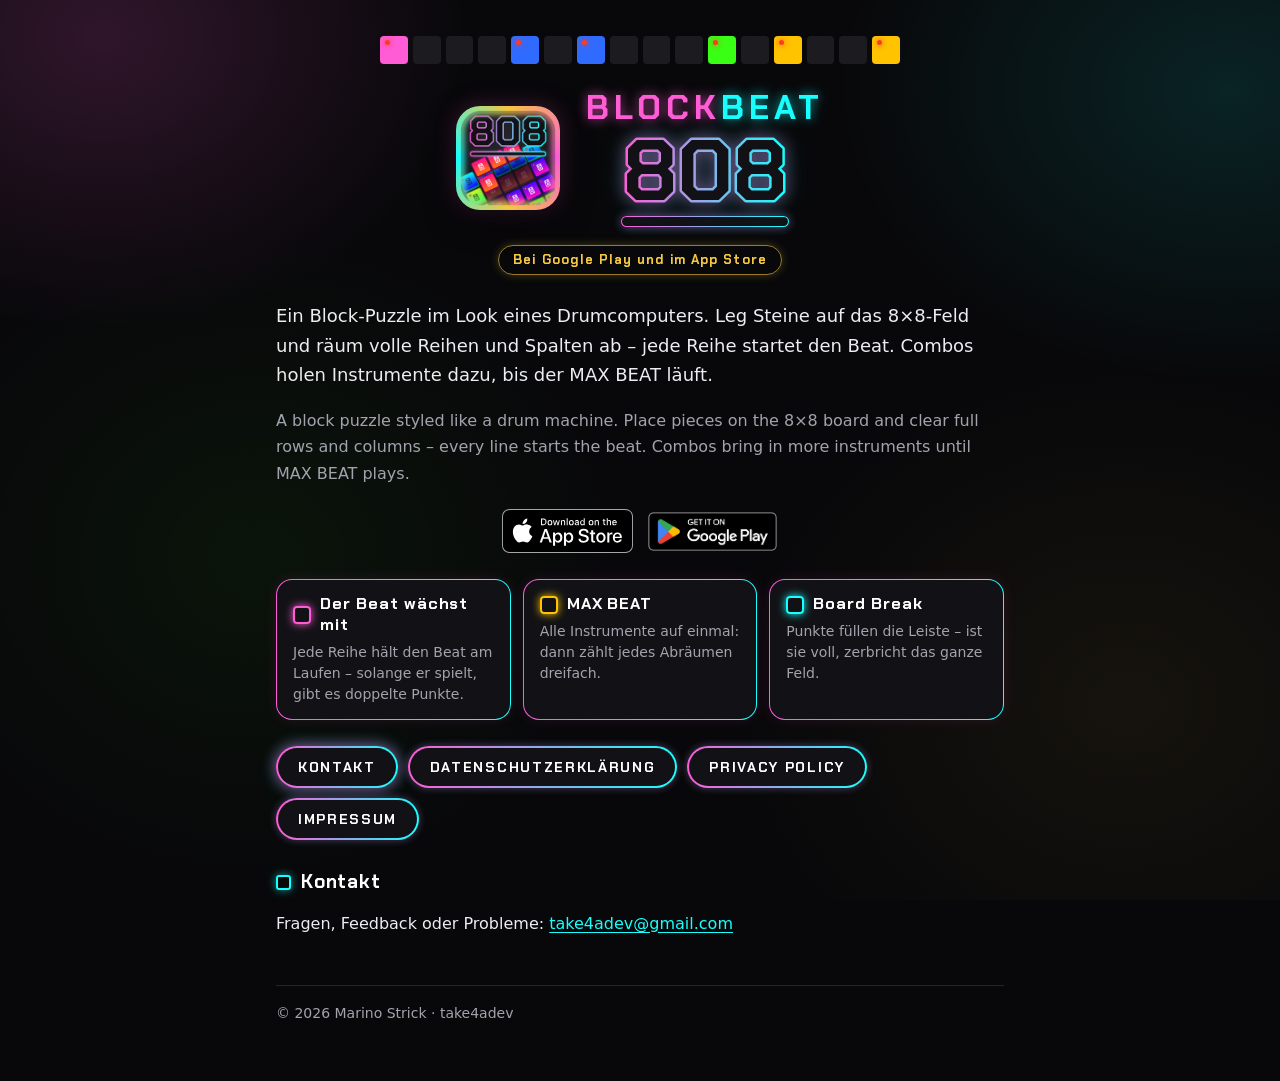
==== commit 8a0268c1: "App Store live: badge and /get/ redirect for iPhones Co-Authored-By: Claude Opus 5.5 <noreply@anthro" ====
--- a/index.html
+++ b/index.html
@@ -8,7 +8,7 @@
 <meta name="theme-color" content="#08080A">
 <link rel="icon" href="icon.png?v=2">
 <link rel="stylesheet" href="style.css?v=3">
-<script src="stores.js?v=2"></script>
+<script src="stores.js?v=3"></script>
 </head>
 <body>
 <main>
